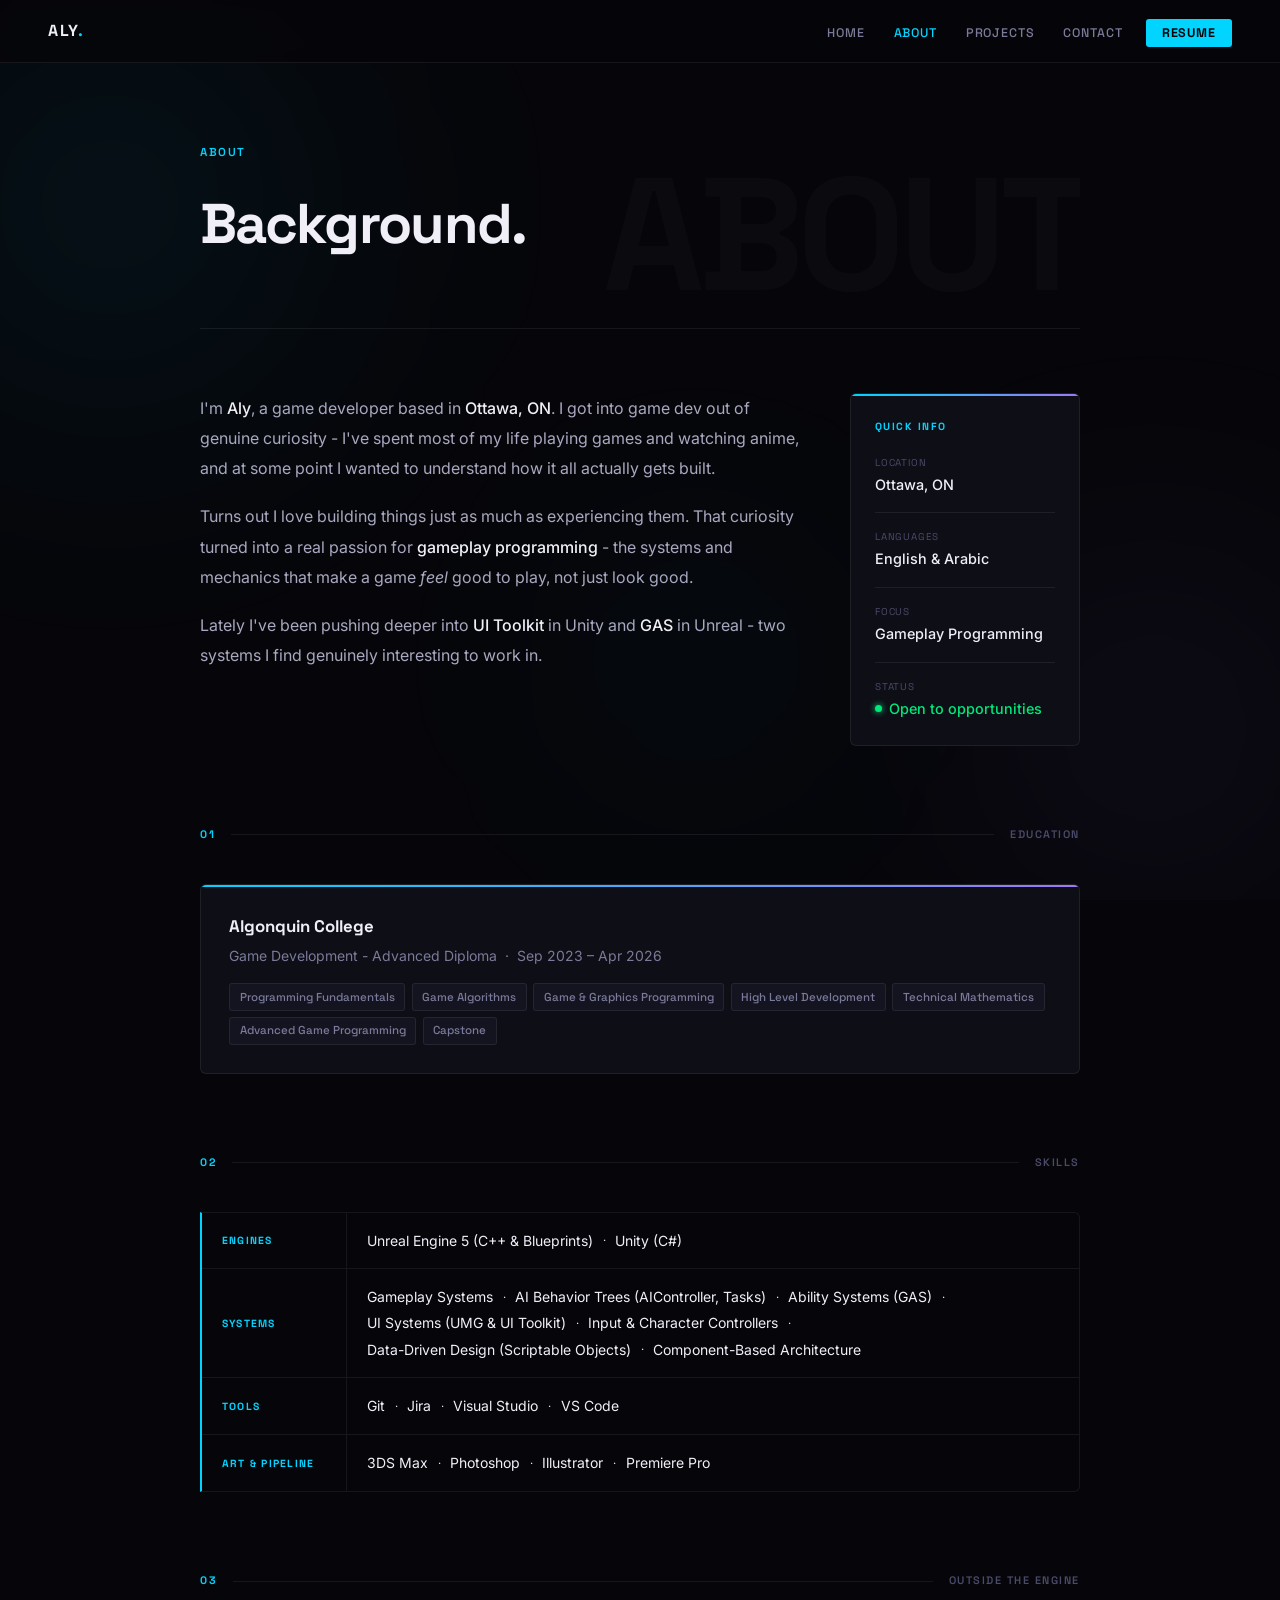
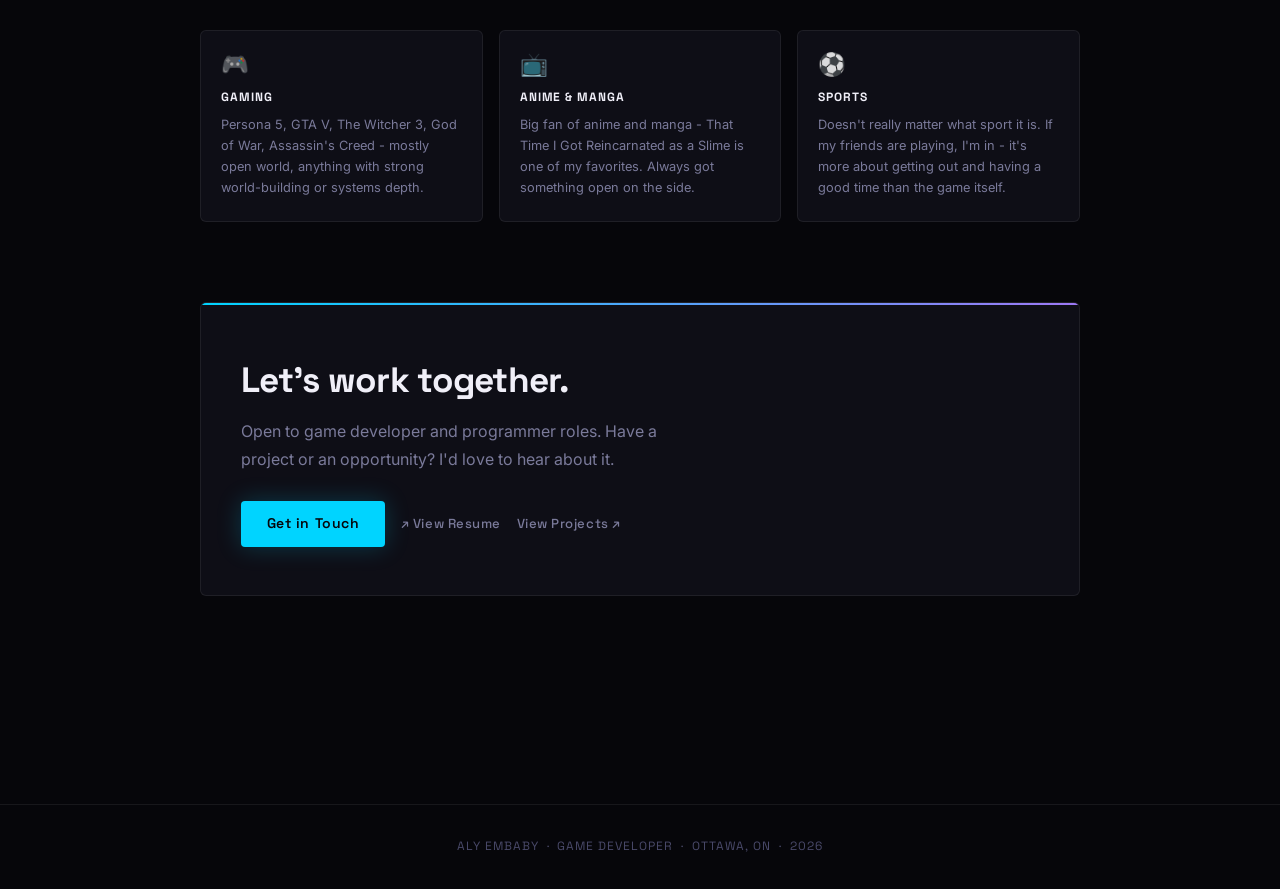
==== about.html @ 3971e851 "Added Drive mode" ====
<!DOCTYPE html>
<html lang="en">
<head>
  <meta charset="UTF-8" />
  <meta name="viewport" content="width=device-width, initial-scale=1.0" />
  <title>About  - Aly Embaby</title>
  <meta property="og:title" content="Aly Embaby - About">
  <meta property="og:description" content="Learn more about my background, skills, and experience as a Game Developer.">
  <meta property="og:image" content="https://aly44.github.io/Preview.png">
  <meta property="og:type" content="website">
  <meta name="twitter:card" content="summary_large_image">
  <link rel="stylesheet" href="styles.css" />
  <style>
    /* ── CUSTOM CURSOR ── */
    @media (hover: hover) { * { cursor: none !important; } }
    #cursor {
      position: fixed; left: -100px; top: -100px;
      width: 22px; height: 22px;
      pointer-events: none; z-index: 9999;
      transform: translate(-50%, -50%);
      transition: transform 0.15s ease-out, opacity 0.3s;
      opacity: 0;
    }
    #cursor::before, #cursor::after {
      content: ''; position: absolute;
      background: rgba(0,212,255,0.8);
    }
    #cursor::before {
      width: 100%; height: 1px;
      top: 50%; left: 0; transform: translateY(-50%);
    }
    #cursor::after {
      width: 1px; height: 100%;
      left: 50%; top: 0; transform: translateX(-50%);
    }
    .cur-dot {
      position: absolute; width: 3px; height: 3px;
      background: var(--cyan); border-radius: 50%;
      top: 50%; left: 50%; transform: translate(-50%, -50%);
    }
    #cursor.hov { transform: translate(-50%, -50%) scale(1.6); }
    #cursor.hov::before, #cursor.hov::after { background: var(--cyan); }

    /* ── PAGE HERO OVERRIDES ── */
    .page-hero {
      position: relative;
      overflow: hidden;
    }
    .page-hero .watermark {
      position: absolute;
      top: 50%; right: -0.5rem;
      transform: translateY(-50%);
      font-family: var(--font-head);
      font-size: clamp(5rem, 16vw, 10rem);
      font-weight: 700; letter-spacing: -0.04em;
      color: rgba(255,255,255,0.025);
      pointer-events: none; user-select: none;
      line-height: 1;
    }
    .hero-anim {
      opacity: 0;
      animation: fadeUp 0.9s cubic-bezier(0.16, 1, 0.3, 1) forwards;
    }
    @keyframes fadeUp {
      from { opacity: 0; transform: translateY(22px); }
      to   { opacity: 1; transform: translateY(0); }
    }

    /* ── GLITCH ON HEADING SPAN ── */
    #glitch-heading {
      position: relative; display: inline-block;
    }
    #glitch-heading.glitching {
      animation: glitch-base 0.38s steps(1) forwards;
    }
    #glitch-heading.glitching::before,
    #glitch-heading.glitching::after {
      content: attr(data-text);
      position: absolute; top: 0; left: 0;
      width: 100%; height: 100%;
      pointer-events: none;
    }
    #glitch-heading.glitching::before {
      color: #ff2d78;
      animation: glitch-a 0.38s steps(2) forwards;
      clip-path: polygon(0 18%, 100% 18%, 100% 44%, 0 44%);
    }
    #glitch-heading.glitching::after {
      color: var(--cyan); opacity: 0.8;
      animation: glitch-b 0.38s steps(2) forwards;
      clip-path: polygon(0 58%, 100% 58%, 100% 82%, 0 82%);
    }
    @keyframes glitch-base {
      0%  { transform: translateX(0); }
      25% { transform: translateX(-5px) skewX(-1deg); }
      75% { transform: translateX(4px); }
      100%{ transform: translateX(0); }
    }
    @keyframes glitch-a {
      0%  { transform: translateX(-10px); opacity: 0.9; }
      50% { transform: translateX(7px); }
      100%{ transform: translateX(-2px); opacity: 0; }
    }
    @keyframes glitch-b {
      0%  { transform: translateX(10px); opacity: 0.8; }
      50% { transform: translateX(-6px); }
      100%{ transform: translateX(2px); opacity: 0; }
    }

    /* ── STATUS DOT ── */
    .status-dot {
      display: inline-block;
      width: 7px; height: 7px;
      background: var(--green);
      border-radius: 50%;
      margin-right: 0.45rem;
      vertical-align: middle;
      position: relative; top: -1px;
      box-shadow: 0 0 6px var(--green);
      animation: pulse-dot 2s ease-in-out infinite;
    }
    @keyframes pulse-dot {
      0%, 100% { opacity: 1; box-shadow: 0 0 6px var(--green); }
      50%       { opacity: 0.4; box-shadow: 0 0 2px var(--green); }
    }

    /* ── SKILLS SCAN LINE ── */
    .skills-table {
      position: relative;
    }
    .skills-table .scan-line {
      position: absolute;
      left: 0; right: 0;
      height: 1px;
      background: linear-gradient(90deg, transparent, rgba(0,212,255,0.3), transparent);
      pointer-events: none;
      opacity: 0;
      top: 0;
    }

    /* ── INTRO GRID ── */
    .about-grid {
      display: grid;
      grid-template-columns: 1fr 230px;
      gap: 3rem;
      align-items: start;
    }
    @media (max-width: 700px) { .about-grid { grid-template-columns: 1fr; } }

    .about-text p {
      font-size: 1rem; color: #a8a8c0;
      line-height: 1.9; margin-bottom: 1.1rem;
    }
    .about-text p:last-child { margin-bottom: 0; }
    .about-text strong { color: var(--text); font-weight: 500; }

    /* ── SLIDE FROM RIGHT ── */
    .reveal-right {
      opacity: 0;
      transform: translateX(28px);
      transition: opacity 0.75s cubic-bezier(0.16, 1, 0.3, 1),
                  transform 0.75s cubic-bezier(0.16, 1, 0.3, 1);
    }
    .reveal-right.revealed { opacity: 1; transform: translateX(0); }

    /* ── INFO SIDEBAR ── */
    .info-box {
      background: var(--surface);
      border: 1px solid var(--border);
      border-radius: 6px; padding: 1.5rem;
      position: relative; overflow: hidden;
    }
    .info-box::before {
      content: '';
      position: absolute; top: 0; left: 0; right: 0; height: 2px;
      background: linear-gradient(90deg, var(--cyan), var(--purple));
    }
    .info-box-title {
      font-family: var(--font-head);
      font-size: 0.65rem; font-weight: 700;
      letter-spacing: 0.14em; text-transform: uppercase;
      color: var(--cyan); margin-bottom: 1.25rem;
    }
    .info-row {
      display: flex; flex-direction: column; gap: 0.1rem;
      margin-bottom: 1rem; padding-bottom: 1rem;
      border-bottom: 1px solid var(--border);
    }
    .info-row:last-child { margin-bottom: 0; padding-bottom: 0; border-bottom: none; }
    .info-lbl {
      font-size: 0.62rem; color: var(--muted2);
      font-family: var(--font-head);
      text-transform: uppercase; letter-spacing: 0.08em;
    }
    .info-val { font-size: 0.9rem; color: var(--text); font-weight: 500; }
    .info-val.avail { color: var(--green); }

    /* ── EDUCATION ── */
    .edu-card {
      background: var(--surface);
      border: 1px solid var(--border);
      border-radius: 6px; padding: 1.75rem;
      position: relative; overflow: hidden;
    }
    .edu-card::before {
      content: '';
      position: absolute; top: 0; left: 0; right: 0; height: 2px;
      background: linear-gradient(90deg, var(--cyan), var(--purple));
    }
    .edu-name {
      font-family: var(--font-head);
      font-size: 1.05rem; font-weight: 700;
      margin-bottom: 0.3rem;
    }
    .edu-meta {
      font-size: 0.875rem; color: var(--muted);
      margin-bottom: 1rem; line-height: 1.6;
    }
    .edu-badges { display: flex; flex-wrap: wrap; gap: 0.4rem; }

    /* ── SKILLS TABLE ── */
    .skills-table {
      display: flex; flex-direction: column;
      border: 1px solid var(--border);
      border-left: 2px solid var(--cyan);
      border-radius: 0 6px 6px 0;
      overflow: hidden;
    }
    .skill-row {
      display: grid;
      grid-template-columns: 145px 1fr;
      border-bottom: 1px solid var(--border);
      transition: background 0.2s;
      opacity: 0;
      transform: translateX(-16px);
      transition: background 0.2s, opacity 0.5s cubic-bezier(0.16,1,0.3,1), transform 0.5s cubic-bezier(0.16,1,0.3,1);
    }
    .skill-row.row-visible { opacity: 1; transform: translateX(0); }
    .skill-row:last-child { border-bottom: none; }
    .skill-row:hover { background: var(--surface2); }

    .skill-cat {
      font-family: var(--font-head);
      font-size: 0.65rem; font-weight: 700;
      letter-spacing: 0.12em; text-transform: uppercase;
      color: var(--cyan);
      padding: 1rem 1.25rem;
      border-right: 1px solid var(--border);
      display: flex; align-items: center;
    }
    .skill-items {
      padding: 1rem 1.25rem;
      font-size: 0.875rem;
      line-height: 1.7;
      display: flex; align-items: center; flex-wrap: wrap;
      gap: 0.15rem 0;
    }
    .skill-items span { color: var(--text); }
    .skill-sep {
      color: var(--muted2);
      margin: 0 0.6rem;
      font-size: 0.7rem;
    }

    @media (max-width: 560px) {
      .skill-row { grid-template-columns: 1fr; }
      .skill-cat { border-right: none; border-bottom: 1px solid var(--border); padding: 0.75rem 1rem; }
      .skill-items { padding: 0.75rem 1rem; }
    }

    /* ── INTEREST CARD STAGGER ── */
    .interest-card {
      opacity: 0;
      transform: translateY(20px);
      transition: opacity 0.6s cubic-bezier(0.16,1,0.3,1),
                  transform 0.6s cubic-bezier(0.16,1,0.3,1),
                  border-color 0.25s, box-shadow 0.25s;
    }
    .interest-card.card-visible { opacity: 1; transform: translateY(0); }

    /* ── INTERESTS ── */
    .interests-grid {
      display: grid;
      grid-template-columns: repeat(3, 1fr);
      gap: 1rem;
    }
    @media (max-width: 640px) { .interests-grid { grid-template-columns: 1fr 1fr; } }
    @media (max-width: 420px) { .interests-grid { grid-template-columns: 1fr; } }

    .interest-card {
      background: var(--surface);
      border: 1px solid var(--border);
      border-radius: 6px; padding: 1.4rem 1.25rem;
      position: relative;
    }
    .interest-card:hover {
      border-color: rgba(0,212,255,0.25);
      box-shadow: 0 0 28px rgba(0,212,255,0.05);
    }
    .card-shine {
      position: absolute; inset: 0; border-radius: 6px;
      pointer-events: none; z-index: 1;
      opacity: 0; transition: opacity 0.3s;
      background: radial-gradient(circle at 50% 50%, rgba(255,255,255,0.05) 0%, transparent 60%);
    }
    .interest-icon {
      font-size: 1.4rem; margin-bottom: 0.75rem;
      display: block; line-height: 1; opacity: 0.85;
      position: relative; z-index: 2;
    }
    .interest-title {
      font-family: var(--font-head);
      font-size: 0.75rem; font-weight: 700;
      letter-spacing: 0.08em; text-transform: uppercase;
      color: var(--text); margin-bottom: 0.4rem;
      position: relative; z-index: 2;
    }
    .interest-desc {
      font-size: 0.8rem; color: var(--muted);
      line-height: 1.65;
      position: relative; z-index: 2;
    }

    /* ── BOTTOM CTA ── */
    .about-cta {
      background: var(--surface);
      border: 1px solid var(--border);
      border-radius: 6px; padding: 3rem 2.5rem;
      position: relative; overflow: hidden;
    }
    .about-cta::before {
      content: '';
      position: absolute; top: 0; left: 0; right: 0; height: 2px;
      background: linear-gradient(90deg, var(--cyan), var(--purple));
    }
    .about-cta h2 {
      font-family: var(--font-head);
      font-size: clamp(1.5rem, 3vw, 2.2rem);
      font-weight: 700; letter-spacing: -0.02em;
      margin-bottom: 0.6rem;
    }
    .about-cta p {
      color: var(--muted); font-size: 1rem;
      max-width: 420px; line-height: 1.7;
      margin-bottom: 1.75rem;
    }
    .about-cta-links { display: flex; gap: 1rem; flex-wrap: wrap; align-items: center; }
    .cta-alt {
      font-family: var(--font-head);
      font-size: 0.82rem; font-weight: 500;
      letter-spacing: 0.04em; color: var(--muted);
      transition: color 0.2s;
    }
    .cta-alt:hover { color: var(--text); }

    @media (max-width: 640px) {
      .about-cta { padding: 2rem 1.5rem; }
    }

    /* ── SCROLL PROGRESS BAR ── */
    #scroll-progress {
      position: fixed; top: 0; left: 0;
      height: 2px; width: 0%;
      background: linear-gradient(90deg, var(--cyan), var(--purple));
      z-index: 9998;
      transition: width 0.1s linear;
      box-shadow: 0 0 8px rgba(0,212,255,0.5);
    }

    /* ── BIO STRONG HOVER ── */
    .about-text strong {
      position: relative;
      transition: color 0.2s;
    }
    .about-text strong::after {
      content: '';
      position: absolute; left: 0; bottom: -1px;
      width: 100%; height: 1px;
      background: var(--cyan);
      transform: scaleX(0);
      transform-origin: left;
      transition: transform 0.25s cubic-bezier(0.16, 1, 0.3, 1);
      box-shadow: 0 0 6px rgba(0,212,255,0.4);
    }
    .about-text strong:hover { color: var(--cyan); }
    .about-text strong:hover::after { transform: scaleX(1); }

    /* ── EDUCATION CARD LIFT ── */
    .edu-card {
      transition: transform 0.3s cubic-bezier(0.16,1,0.3,1),
                  box-shadow 0.3s, border-color 0.3s;
    }
    .edu-card:hover {
      transform: translateY(-3px);
      box-shadow: 0 12px 40px rgba(0,0,0,0.3);
      border-color: rgba(0,212,255,0.2);
    }

    /* ── INFO ROW HOVER ACCENT ── */
    .info-row {
      position: relative;
      padding-left: 0;
      transition: padding-left 0.2s;
    }
    .info-row::before {
      content: '';
      position: absolute; left: -1.5rem; top: 0; bottom: 0;
      width: 2px;
      background: var(--cyan);
      transform: scaleY(0);
      transform-origin: top;
      transition: transform 0.25s cubic-bezier(0.16,1,0.3,1);
    }
    .info-row:hover::before { transform: scaleY(1); }
    .info-row:hover { padding-left: 0.5rem; }

    /* ── CTA GLOW PULSE ── */
    @keyframes cta-breathe {
      0%, 100% { box-shadow: 0 0 0px rgba(0,212,255,0); }
      50%       { box-shadow: 0 0 40px rgba(0,212,255,0.07); }
    }
    .about-cta { animation: cta-breathe 4s ease-in-out infinite; }

    /* ── CORNER BRACKETS ── */
    .interest-card::before,
    .interest-card::after {
      content: '';
      position: absolute;
      width: 10px; height: 10px;
      opacity: 0;
      transition: opacity 0.3s;
    }
    .interest-card::before {
      top: 6px; left: 6px;
      border-top: 1px solid var(--cyan);
      border-left: 1px solid var(--cyan);
    }
    .interest-card::after {
      bottom: 6px; right: 6px;
      border-bottom: 1px solid var(--cyan);
      border-right: 1px solid var(--cyan);
    }
    .interest-card:hover::before,
    .interest-card:hover::after { opacity: 1; }
  </style>
</head>
<body>

  <div id="scroll-progress"></div>
  <div id="cursor"><div class="cur-dot"></div></div>

  <canvas id="page-bg"></canvas>
  <div class="bg-glow" aria-hidden="true">
    <div class="bg-blob b1"></div>
    <div class="bg-blob b2"></div>
    <div class="bg-blob b3"></div>
  </div>

  <nav>
    <a href="index.html" class="logo">Aly<span>.</span></a>
    <ul>
      <li><a href="index.html">Home</a></li>
      <li><a href="about.html" class="active">About</a></li>
      <li><a href="projects.html">Projects</a></li>
      <li><a href="contact.html">Contact</a></li>
      <li><a href="Aly_Embaby_Resume.pdf" target="_blank" rel="noopener" class="nav-resume">Resume</a></li>
    </ul>
  </nav>

  <div class="page">

    <!-- PAGE HERO -->
    <div class="page-hero">
      <span class="watermark" aria-hidden="true">ABOUT</span>
      <span class="overline" id="typed-overline"></span>
      <h1 class="hero-anim" style="animation-delay:0.2s"><span id="glitch-heading" data-text="Background.">Background.</span></h1>
    </div>

    <!-- INTRO + QUICK INFO -->
    <div class="sec-block">
      <div class="about-grid">
        <div class="about-text reveal">
          <p>
            I'm <strong>Aly</strong>, a game developer based in <strong>Ottawa, ON</strong>.
            I got into game dev out of genuine curiosity  - I've spent most of my life
            playing games and watching anime, and at some point I wanted to understand how it all
            actually gets built.
          </p>
          <p>
            Turns out I love building things just as much as experiencing them. That curiosity
            turned into a real passion for <strong>gameplay programming</strong>  - the systems
            and mechanics that make a game <em>feel</em> good to play, not just look good.
          </p>
          <p>
            Lately I've been pushing deeper into <strong>UI Toolkit</strong> in Unity and
            <strong>GAS</strong> in Unreal  - two systems I find genuinely interesting to work in.
          </p>
        </div>
        <div class="info-box reveal-right">
          <div class="info-box-title">Quick Info</div>
          <div class="info-row">
            <span class="info-lbl">Location</span>
            <span class="info-val">Ottawa, ON</span>
          </div>
          <div class="info-row">
            <span class="info-lbl">Languages</span>
            <span class="info-val">English &amp; Arabic</span>
          </div>
          <div class="info-row">
            <span class="info-lbl">Focus</span>
            <span class="info-val">Gameplay Programming</span>
          </div>
          <div class="info-row">
            <span class="info-lbl">Status</span>
            <span class="info-val avail"><span class="status-dot"></span>Open to opportunities</span>
          </div>
        </div>
      </div>
    </div>

    <!-- EDUCATION -->
    <div class="sec-block reveal">
      <div class="sec-head">
        <span class="sec-num">01</span>
        <span class="sec-line"></span>
        <span class="sec-title">Education</span>
      </div>
      <div class="edu-card">
        <div class="edu-name">Algonquin College</div>
        <div class="edu-meta">Game Development - Advanced Diploma &nbsp;&middot;&nbsp; Sep 2023 &ndash; Apr 2026</div>
        <div class="edu-badges">
          <span class="tag-muted">Programming Fundamentals</span>
          <span class="tag-muted">Game Algorithms</span>
          <span class="tag-muted">Game &amp; Graphics Programming</span>
          <span class="tag-muted">High Level Development</span>
          <span class="tag-muted">Technical Mathematics</span>
          <span class="tag-muted">Advanced Game Programming</span>
          <span class="tag-muted">Capstone</span>
        </div>
      </div>
    </div>

    <!-- SKILLS -->
    <div class="sec-block reveal">
      <div class="sec-head">
        <span class="sec-num">02</span>
        <span class="sec-line"></span>
        <span class="sec-title">Skills</span>
      </div>
      <div class="skills-table">
        <div class="scan-line" id="skills-scan"></div>
        <div class="skill-row">
          <span class="skill-cat">Engines</span>
          <div class="skill-items">
            <span>Unreal Engine 5 (C++ &amp; Blueprints)</span><span class="skill-sep">·</span>
            <span>Unity (C#)</span>
          </div>
        </div>
        <div class="skill-row">
          <span class="skill-cat">Systems</span>
          <div class="skill-items">
            <span>Gameplay Systems</span><span class="skill-sep">·</span>
            <span>AI Behavior Trees (AIController, Tasks)</span><span class="skill-sep">·</span>
            <span>Ability Systems (GAS)</span><span class="skill-sep">·</span>
            <span>UI Systems (UMG &amp; UI Toolkit)</span><span class="skill-sep">·</span>
            <span>Input &amp; Character Controllers</span><span class="skill-sep">·</span>
            <span>Data-Driven Design (Scriptable Objects)</span><span class="skill-sep">·</span>
            <span>Component-Based Architecture</span>
          </div>
        </div>
        <div class="skill-row">
          <span class="skill-cat">Tools</span>
          <div class="skill-items">
            <span>Git</span><span class="skill-sep">·</span>
            <span>Jira</span><span class="skill-sep">·</span>
            <span>Visual Studio</span><span class="skill-sep">·</span>
            <span>VS Code</span>
          </div>
        </div>
        <div class="skill-row">
          <span class="skill-cat">Art &amp; Pipeline</span>
          <div class="skill-items">
            <span>3DS Max</span><span class="skill-sep">·</span>
            <span>Photoshop</span><span class="skill-sep">·</span>
            <span>Illustrator</span><span class="skill-sep">·</span>
            <span>Premiere Pro</span>
          </div>
        </div>
      </div>
    </div>

    <!-- OUTSIDE THE ENGINE -->
    <div class="sec-block reveal">
      <div class="sec-head">
        <span class="sec-num">03</span>
        <span class="sec-line"></span>
        <span class="sec-title">Outside the Engine</span>
      </div>
      <div class="interests-grid">
        <div class="interest-card">
          <div class="card-shine"></div>
          <span class="interest-icon">&#127918;</span>
          <div class="interest-title">Gaming</div>
          <div class="interest-desc">
            Persona 5, GTA V, The Witcher 3, God of War, Assassin's Creed  -
            mostly open world, anything with strong world-building or systems depth.
          </div>
        </div>
        <div class="interest-card">
          <div class="card-shine"></div>
          <span class="interest-icon">&#128250;</span>
          <div class="interest-title">Anime &amp; Manga</div>
          <div class="interest-desc">
            Big fan of anime and manga  - That Time I Got Reincarnated as a Slime
            is one of my favorites. Always got something open on the side.
          </div>
        </div>
        <div class="interest-card">
          <div class="card-shine"></div>
          <span class="interest-icon">&#9917;</span>
          <div class="interest-title">Sports</div>
          <div class="interest-desc">
            Doesn't really matter what sport it is. If my friends are playing,
            I'm in  - it's more about getting out and having a good time than the game itself.
          </div>
        </div>
      </div>
    </div>

    <!-- BOTTOM CTA -->
    <div class="sec-block reveal">
      <div class="about-cta">
        <h2>Let's work together.</h2>
        <p>Open to game developer and programmer roles. Have a project or an opportunity? I'd love to hear about it.</p>
        <div class="about-cta-links">
          <a href="contact.html" class="btn btn-cyan">Get in Touch</a>
          <a href="Aly_Embaby_Resume.pdf" target="_blank" rel="noopener" class="cta-alt">&#8599; View Resume</a>
          <a href="projects.html" class="cta-alt">View Projects &nearr;</a>
        </div>
      </div>
    </div>

  </div>

  <footer>
    <p>Aly Embaby &nbsp;&middot;&nbsp; Game Developer &nbsp;&middot;&nbsp; Ottawa, ON &nbsp;&middot;&nbsp; 2026</p>
  </footer>

  <script>

    // ── CUSTOM CURSOR ──
    (function () {
      const cur = document.getElementById('cursor');
      if (!cur) return;
      let visible = false;
      document.addEventListener('mousemove', e => {
        cur.style.left = e.clientX + 'px';
        cur.style.top  = e.clientY + 'px';
        if (!visible) { cur.style.opacity = '1'; visible = true; }
      });
      document.addEventListener('mouseleave', () => { cur.style.opacity = '0'; visible = false; });
      document.querySelectorAll('a, button').forEach(el => {
        el.addEventListener('mouseenter', () => cur.classList.add('hov'));
        el.addEventListener('mouseleave', () => cur.classList.remove('hov'));
      });
    })();

    // ── SCROLL PROGRESS BAR ──
    (function () {
      const bar = document.getElementById('scroll-progress');
      if (!bar) return;
      window.addEventListener('scroll', () => {
        const max = document.documentElement.scrollHeight - window.innerHeight;
        bar.style.width = (window.scrollY / max * 100) + '%';
      }, { passive: true });
    })();

    // ── OVERLINE TYPING ──
    (function () {
      const el = document.getElementById('typed-overline');
      if (!el) return;
      const text = 'About';
      let i = 0;
      function type() {
        if (i <= text.length) {
          el.textContent = text.slice(0, i);
          i++;
          setTimeout(type, 80);
        }
      }
      setTimeout(type, 300);
    })();

    // ── WATERMARK PARALLAX ──
    (function () {
      const hero = document.querySelector('.page-hero');
      const wm   = hero ? hero.querySelector('.watermark') : null;
      if (!hero || !wm) return;
      document.addEventListener('mousemove', e => {
        const dx = (e.clientX / window.innerWidth  - 0.5) * 18;
        const dy = (e.clientY / window.innerHeight - 0.5) * 10;
        wm.style.transform = `translateY(calc(-50% + ${dy}px)) translateX(${dx}px)`;
      });
    })();

    // ── GLITCH ON HEADING ──
    (function () {
      const el = document.getElementById('glitch-heading');
      if (!el) return;
      function doGlitch() {
        el.classList.add('glitching');
        setTimeout(() => el.classList.remove('glitching'), 420);
        setTimeout(doGlitch, 4000 + Math.random() * 7000);
      }
      setTimeout(doGlitch, 2500);
    })();

    // ── SKILLS SCAN LINE ──
    (function () {
      const scan = document.getElementById('skills-scan');
      const table = scan ? scan.parentElement : null;
      if (!scan || !table) return;

      function runScan() {
        const h = table.offsetHeight;
        scan.style.transition = 'none';
        scan.style.top = '0px';
        scan.style.opacity = '1';
        scan.style.transition = `top ${h * 4}ms linear, opacity 0.3s`;
        requestAnimationFrame(() => {
          scan.style.top = h + 'px';
        });
        setTimeout(() => { scan.style.opacity = '0'; }, h * 4 - 300);
        setTimeout(runScan, 5000 + Math.random() * 6000);
      }
      setTimeout(runScan, 2000);
    })();

    // ── INTEREST CARD TILT ──
    (function () {
      document.querySelectorAll('.interest-card').forEach(card => {
        const shine = card.querySelector('.card-shine');
        card.addEventListener('mousemove', e => {
          const r = card.getBoundingClientRect();
          const x = (e.clientX - r.left) / r.width  - 0.5;
          const y = (e.clientY - r.top)  / r.height - 0.5;
          card.style.transition = 'border-color 0.25s, box-shadow 0.25s, transform 0.08s ease-out';
          card.style.transform  = `perspective(600px) rotateY(${x * 10}deg) rotateX(${-y * 7}deg) scale3d(1.02,1.02,1.02)`;
          if (shine) {
            shine.style.opacity = '1';
            shine.style.background = `radial-gradient(circle at ${(x+0.5)*100}% ${(y+0.5)*100}%, rgba(255,255,255,0.06) 0%, transparent 60%)`;
          }
        });
        card.addEventListener('mouseleave', () => {
          card.style.transition = 'border-color 0.25s, box-shadow 0.25s, transform 0.5s cubic-bezier(0.16,1,0.3,1)';
          card.style.transform  = '';
          if (shine) shine.style.opacity = '0';
        });
      });
    })();

    // ── SCROLL REVEAL + SKILL ROW STAGGER ──
    (function () {
      // General reveal
      const io = new IntersectionObserver((entries) => {
        entries.forEach(e => {
          if (!e.isIntersecting) return;
          e.target.classList.add('revealed');
          io.unobserve(e.target);
        });
      }, { threshold: 0.1 });
      document.querySelectorAll('.reveal, .reveal-right').forEach(el => io.observe(el));

      // Skill row stagger
      const skillsIo = new IntersectionObserver((entries) => {
        entries.forEach(e => {
          if (!e.isIntersecting) return;
          const rows = e.target.querySelectorAll('.skill-row');
          rows.forEach((row, i) => {
            setTimeout(() => row.classList.add('row-visible'), i * 80);
          });
          skillsIo.unobserve(e.target);
        });
      }, { threshold: 0.1 });
      const table = document.querySelector('.skills-table');
      if (table) skillsIo.observe(table);

      // Interest card stagger
      const cardsIo = new IntersectionObserver((entries) => {
        entries.forEach(e => {
          if (!e.isIntersecting) return;
          const cards = e.target.querySelectorAll('.interest-card');
          cards.forEach((card, i) => {
            setTimeout(() => card.classList.add('card-visible'), i * 120);
          });
          cardsIo.unobserve(e.target);
        });
      }, { threshold: 0.1 });
      const grid = document.querySelector('.interests-grid');
      if (grid) cardsIo.observe(grid);
    })();
  </script>
  <script src="bg.js"></script>
  <script src="secret.js"></script>

</body>
</html>
---- styles.css ----
/* ─────────────────────────────────────────
   Aly Embaby Portfolio — Cinematic Dark
   Fonts: Space Grotesk (headings) + Inter (body)
───────────────────────────────────────── */

@import url('https://fonts.googleapis.com/css2?family=Space+Grotesk:wght@400;500;600;700&family=Inter:wght@400;500;600&display=swap');

*, *::before, *::after { box-sizing: border-box; margin: 0; padding: 0; }

:root {
  --bg:          #06060a;
  --surface:     #0e0e16;
  --surface2:    #141420;
  --border:      rgba(255,255,255,0.07);
  --border-h:    rgba(0,212,255,0.35);
  --text:        #f0eff8;
  --muted:       #7a7a9a;
  --muted2:      #4a4a6a;
  --cyan:        #00d4ff;
  --cyan-dim:    rgba(0,212,255,0.08);
  --cyan-glow:   rgba(0,212,255,0.2);
  --purple:      #9d78f5;
  --purple-dim:  rgba(157,120,245,0.08);
  --green:       #00e87a;
  --green-dim:   rgba(0,232,122,0.08);
  --font-head:   'Space Grotesk', system-ui, sans-serif;
  --font-body:   'Inter', system-ui, sans-serif;
}

/* ── PAGE TRANSITION ── */
@keyframes page-in {
  from { opacity: 0; }
  to   { opacity: 1; }
}

/* ── CUSTOM SCROLLBAR ── */
::-webkit-scrollbar {
  width: 10px;
  background: var(--bg);
}
::-webkit-scrollbar-thumb {
  background: var(--muted2);
  border-radius: 5px;
  border: 2px solid var(--bg);
}
::-webkit-scrollbar-thumb:hover {
  background: var(--cyan);
}

html {
  scroll-behavior: smooth;
  background: var(--bg); /* background lives here so blobs at z-index:-1 show through */
}

/* ── AMBIENT BACKGROUND BLOBS ── */
.bg-glow {
  position: fixed; inset: 0;
  z-index: -1; pointer-events: none;
  overflow: hidden;
}
.bg-blob {
  position: absolute; border-radius: 50%;
  filter: blur(110px);
}
.bg-blob.b1 {
  width: 680px; height: 680px;
  background: radial-gradient(circle, rgba(0,212,255,0.08), transparent 70%);
  top: -15%; left: -18%;
  animation: blob-a 24s ease-in-out infinite alternate;
}
.bg-blob.b2 {
  width: 560px; height: 560px;
  background: radial-gradient(circle, rgba(157,120,245,0.08), transparent 70%);
  bottom: -12%; right: -12%;
  animation: blob-b 30s ease-in-out infinite alternate;
}
.bg-blob.b3 {
  width: 420px; height: 420px;
  background: radial-gradient(circle, rgba(0,212,255,0.04), transparent 70%);
  top: 50%; left: 38%;
  animation: blob-c 19s ease-in-out infinite alternate;
}
@keyframes blob-a {
  from { transform: translate(0, 0)      scale(1);    }
  to   { transform: translate(140px, 200px) scale(1.3); }
}
@keyframes blob-b {
  from { transform: translate(0, 0)         scale(1);    }
  to   { transform: translate(-110px, -160px) scale(1.2); }
}
@keyframes blob-c {
  from { transform: translate(0, 0)      scale(1);   }
  to   { transform: translate(-70px, 110px) scale(0.8); }
}

body {
  animation: page-in 0.55s ease both;
  background: transparent;
  color: var(--text);
  font-family: var(--font-body);
  line-height: 1.65;
  min-height: 100vh;
}

a { color: inherit; text-decoration: none; }
a:hover { text-decoration: none; }

/* ── NAV ── */
nav {
  display: flex;
  justify-content: space-between;
  align-items: center;
  padding: 1.1rem 3rem;
  border-bottom: 1px solid var(--border);
  position: sticky; top: 0; z-index: 100;
  background: rgba(6,6,10,0.88);
  backdrop-filter: blur(20px);
  -webkit-backdrop-filter: blur(20px);
}

.logo {
  font-family: var(--font-head);
  font-weight: 700; font-size: 1rem;
  letter-spacing: 0.1em; text-transform: uppercase;
  color: var(--text);
}
.logo span { color: var(--cyan); }

nav ul { list-style: none; display: flex; gap: 0.1rem; align-items: center; }

nav ul a {
  font-family: var(--font-head);
  font-size: 0.78rem; font-weight: 500;
  letter-spacing: 0.07em; text-transform: uppercase;
  color: var(--muted);
  padding: 0.38rem 0.85rem;
  border-radius: 3px;
  transition: color 0.2s;
}
nav ul a:hover { color: var(--text); }
nav ul a.active { color: var(--cyan); }

.nav-resume {
  margin-left: 0.5rem;
  background: var(--cyan) !important;
  color: #06060a !important;
  font-weight: 700 !important;
  border-radius: 3px !important;
  padding: 0.38rem 1rem !important;
}
.nav-resume:hover { opacity: 0.85 !important; }

/* ── BUTTONS ── */
.btn {
  display: inline-flex; align-items: center; gap: 0.5rem;
  padding: 0.72rem 1.6rem;
  font-family: var(--font-head);
  font-size: 0.875rem; font-weight: 600;
  letter-spacing: 0.04em;
  border-radius: 4px;
  cursor: pointer; transition: all 0.2s;
  text-decoration: none;
}
.btn:hover { text-decoration: none; }

.btn-cyan {
  background: var(--cyan); color: #06060a;
  box-shadow: 0 0 24px rgba(0,212,255,0.22);
}
.btn-cyan:hover { box-shadow: 0 0 44px rgba(0,212,255,0.38); transform: translateY(-1px); }

.btn-outline {
  border: 1px solid var(--border);
  color: var(--text); background: transparent;
}
.btn-outline:hover { border-color: var(--cyan); color: var(--cyan); }

/* ── PAGE WRAPPER ── */
.page {
  max-width: 960px;
  margin: 0 auto;
  padding: 5rem 2.5rem 8rem;
}

/* ── SECTION HEADER ── */
.sec-head {
  display: flex; align-items: center; gap: 1rem;
  margin-bottom: 2.5rem;
}
.sec-head .sec-num {
  font-family: var(--font-head);
  font-size: 0.68rem; font-weight: 700;
  letter-spacing: 0.14em; color: var(--cyan);
}
.sec-head .sec-line {
  flex: 1; height: 1px; background: var(--border);
  transform-origin: left;
  transform: scaleX(0);
  transition: transform 0.9s cubic-bezier(0.16, 1, 0.3, 1) 0.25s;
}
.reveal.revealed .sec-head .sec-line { transform: scaleX(1); }
.sec-head .sec-title {
  font-family: var(--font-head);
  font-size: 0.68rem; font-weight: 600;
  letter-spacing: 0.14em; text-transform: uppercase;
  color: var(--muted2);
}
.sec-block { margin-bottom: 5rem; }

/* ── PAGE HERO (inner pages) ── */
.page-hero {
  padding-bottom: 3rem;
  margin-bottom: 4rem;
  border-bottom: 1px solid var(--border);
}
.page-hero .overline {
  font-family: var(--font-head);
  font-size: 0.72rem; font-weight: 600;
  letter-spacing: 0.14em; text-transform: uppercase;
  color: var(--cyan); margin-bottom: 1rem;
  display: block;
}
.page-hero h1 {
  font-family: var(--font-head);
  font-size: clamp(2.2rem, 5vw, 3.5rem);
  font-weight: 700; letter-spacing: -0.03em;
  margin-bottom: 0.6rem;
}
.page-hero p { color: var(--muted); font-size: 1rem; }

/* ── TAGS ── */
.tags { display: flex; flex-wrap: wrap; gap: 0.4rem; }

.tag-cyan {
  font-size: 0.7rem; color: var(--cyan); background: var(--cyan-dim);
  border: 1px solid rgba(0,212,255,0.15);
  padding: 0.18rem 0.55rem; border-radius: 3px;
  font-family: var(--font-head); font-weight: 500;
}
.tag-purple {
  font-size: 0.7rem; color: var(--purple); background: var(--purple-dim);
  border: 1px solid rgba(157,120,245,0.15);
  padding: 0.18rem 0.55rem; border-radius: 3px;
  font-family: var(--font-head); font-weight: 500;
}
.tag-green {
  font-size: 0.7rem; color: var(--green); background: var(--green-dim);
  border: 1px solid rgba(0,232,122,0.15);
  padding: 0.18rem 0.55rem; border-radius: 3px;
  font-family: var(--font-head); font-weight: 500;
}
.tag-muted {
  font-size: 0.72rem; color: var(--muted); background: var(--surface2);
  border: 1px solid var(--border);
  padding: 0.2rem 0.6rem; border-radius: 3px;
  font-family: var(--font-head); font-weight: 500;
}

/* ── PAGE BACKGROUND CANVAS ── */
#page-bg {
  position: fixed; inset: 0;
  width: 100%; height: 100%;
  z-index: -1; pointer-events: none;
}


/* ── FOOTER ── */
footer {
  border-top: 1px solid var(--border);
  text-align: center; padding: 2rem;
  color: var(--muted2); font-size: 0.75rem;
  font-family: var(--font-head); letter-spacing: 0.08em;
  text-transform: uppercase;
}

/* ── SCROLL REVEAL ── */
.reveal {
  opacity: 0;
  transform: translateY(28px);
  transition: opacity 0.75s cubic-bezier(0.16, 1, 0.3, 1),
              transform 0.75s cubic-bezier(0.16, 1, 0.3, 1);
}
.reveal.revealed {
  opacity: 1;
  transform: translateY(0);
}

/* ── RESPONSIVE ── */
@media (max-width: 768px) {
  nav { padding: 1rem 1.5rem; }
  nav ul { gap: 0; }
  nav ul a { padding: 0.3rem 0.5rem; font-size: 0.7rem; letter-spacing: 0.04em; }
  .nav-resume { padding: 0.3rem 0.7rem !important; }
  .page { padding: 3rem 1.25rem 5rem; }
}
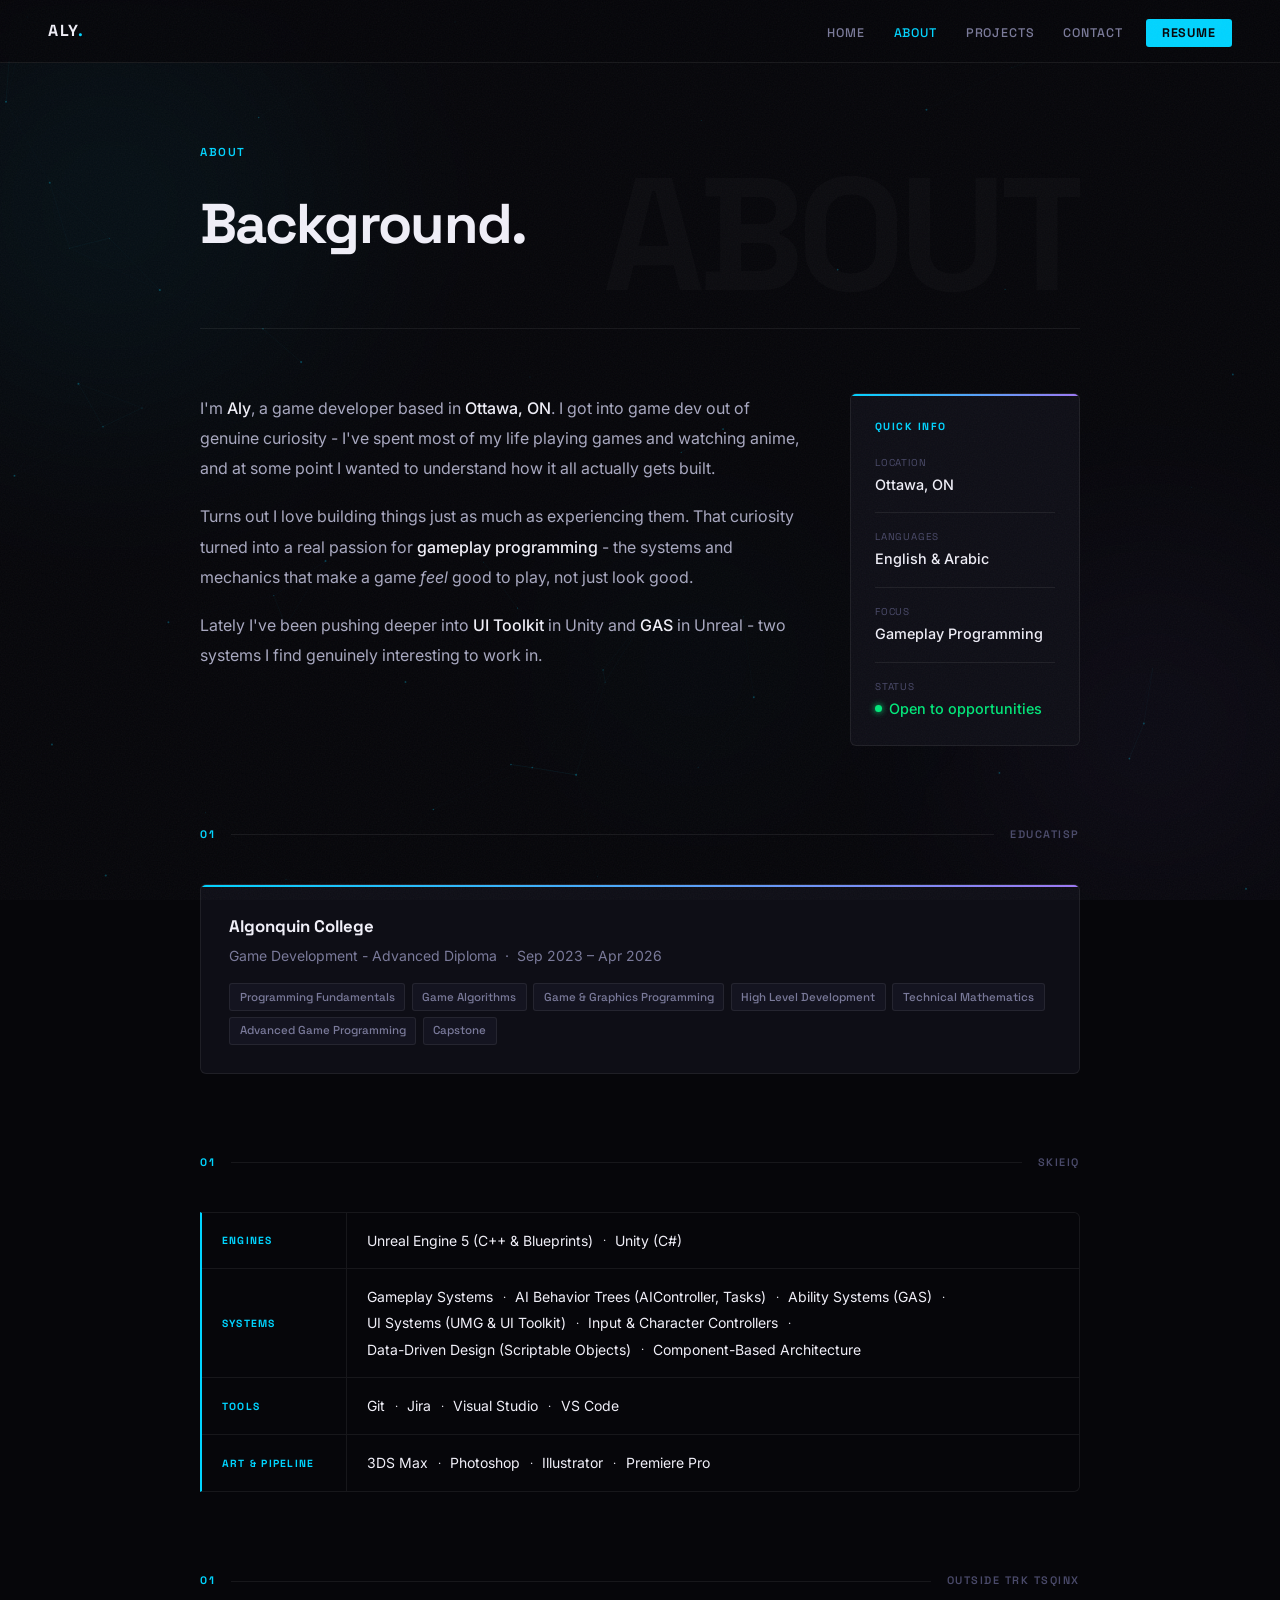
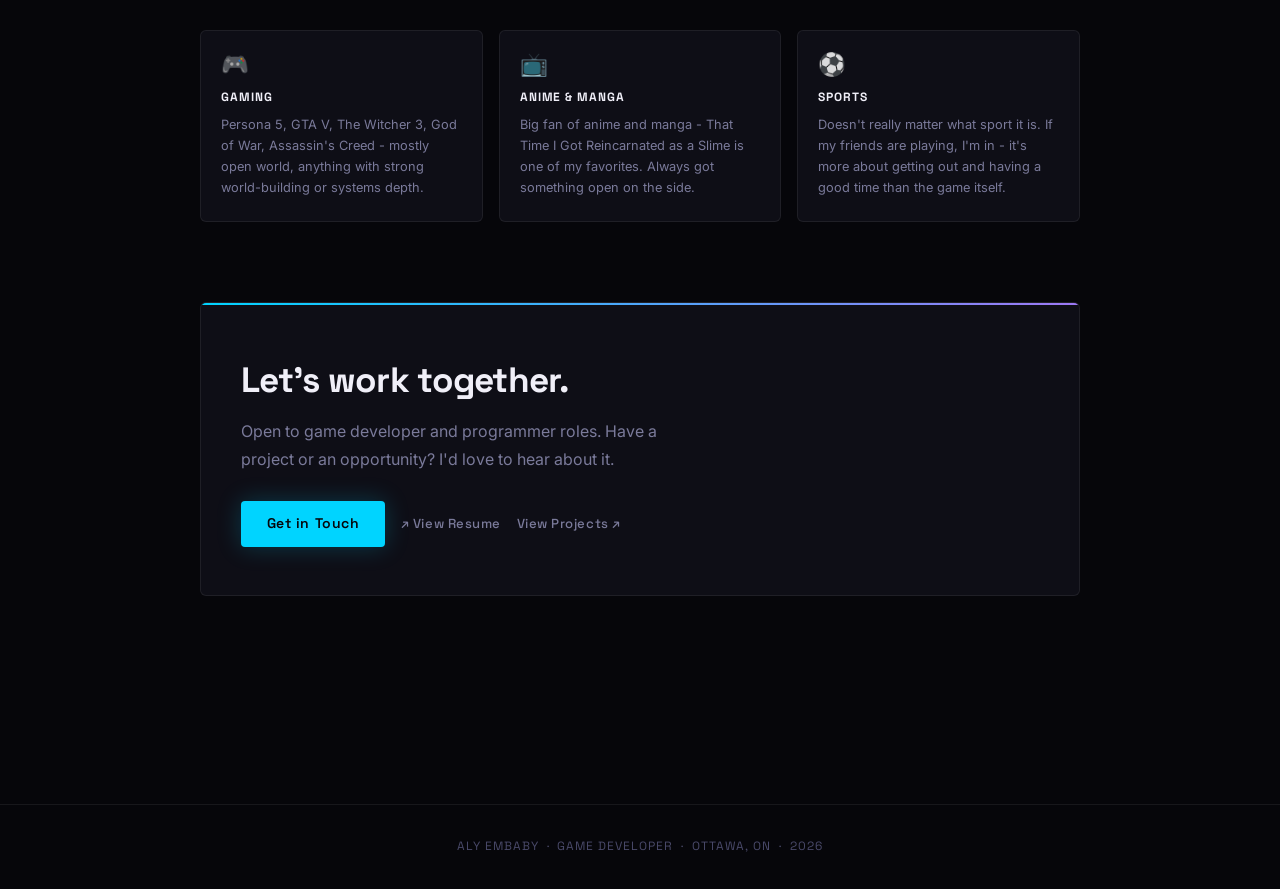
==== commit 7ce05591: "Added Some Polish New particles follow the cursor Terminal Easter egg Contact messages Fixed Cursor " ====
--- a/about.html
+++ b/about.html
@@ -802,6 +802,6 @@
   </script>
   <script src="bg.js"></script>
   <script src="secret.js"></script>
-
+  <script src="transitions.js"></script>
 </body>
 </html>
--- a/styles.css
+++ b/styles.css
@@ -293,3 +293,19 @@
   .nav-resume { padding: 0.3rem 0.7rem !important; }
   .page { padding: 3rem 1.25rem 5rem; }
 }
+
+/* ── FILM GRAIN ── */
+body::after {
+  content: '';
+  position: fixed; inset: 0;
+  z-index: 9996; pointer-events: none;
+  opacity: 0.045;
+  background-image: url("data:image/svg+xml,%3Csvg xmlns='http://www.w3.org/2000/svg' width='200' height='200'%3E%3Cfilter id='n'%3E%3CfeTurbulence type='fractalNoise' baseFrequency='0.75' numOctaves='4' stitchTiles='stitch'/%3E%3C/filter%3E%3Crect width='200' height='200' filter='url(%23n)'/%3E%3C/svg%3E");
+  animation: grain-shift 0.4s steps(1) infinite;
+}
+@keyframes grain-shift {
+  0%  { transform: translate(0,0); }
+  25% { transform: translate(-2px,1px); }
+  50% { transform: translate(1px,-2px); }
+  75% { transform: translate(-1px,2px); }
+}
